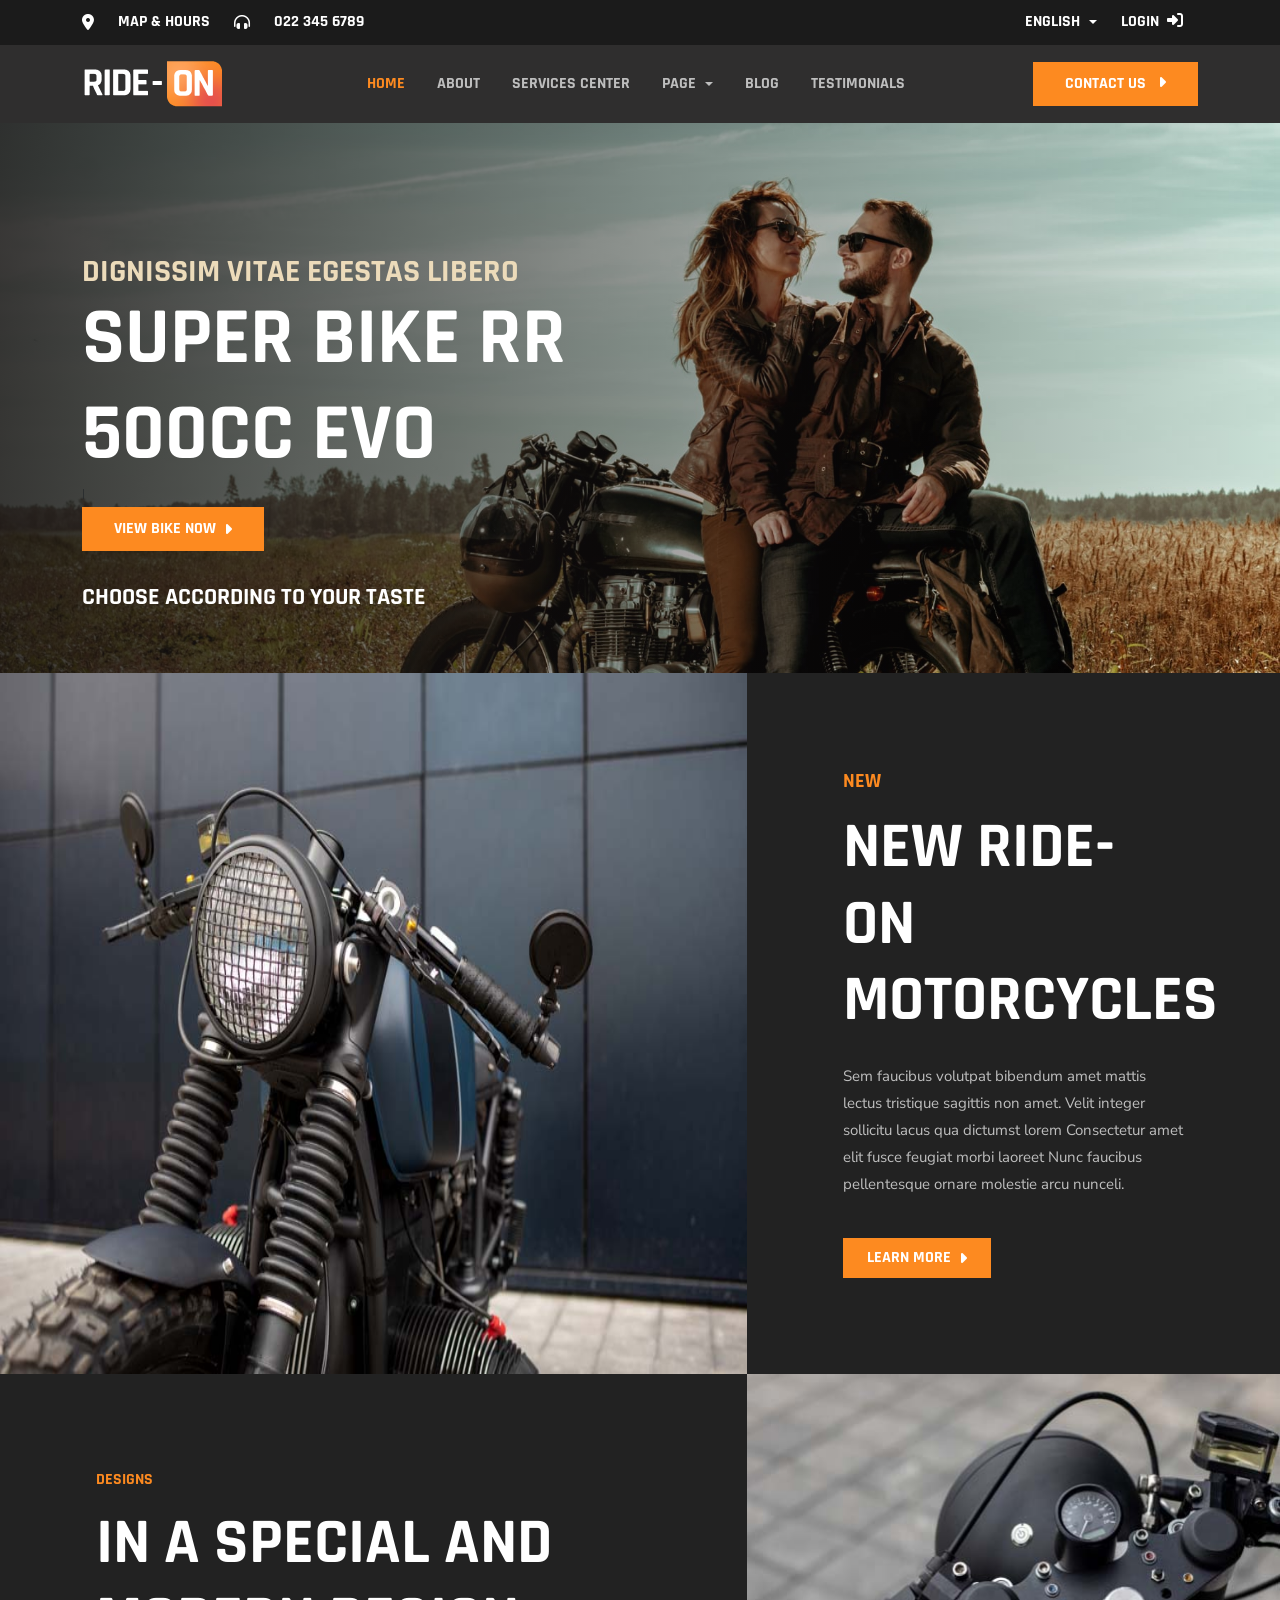
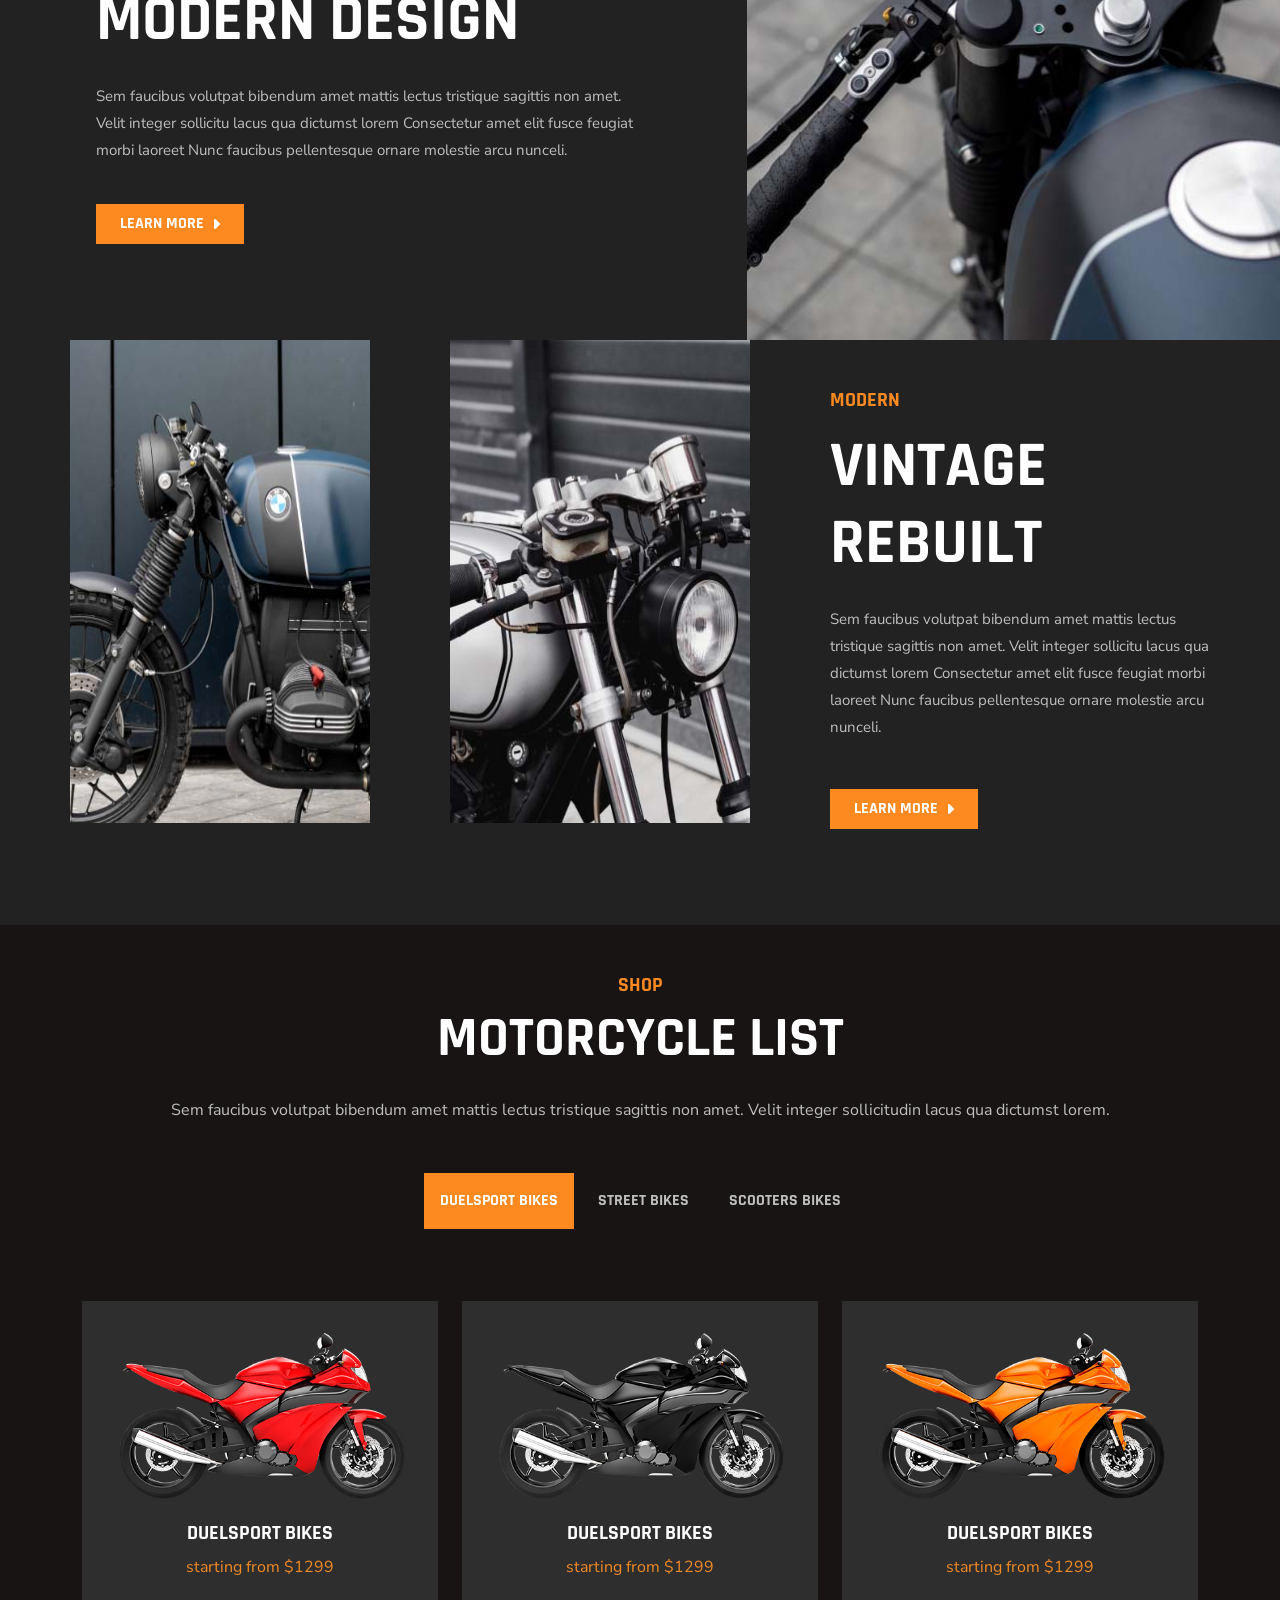
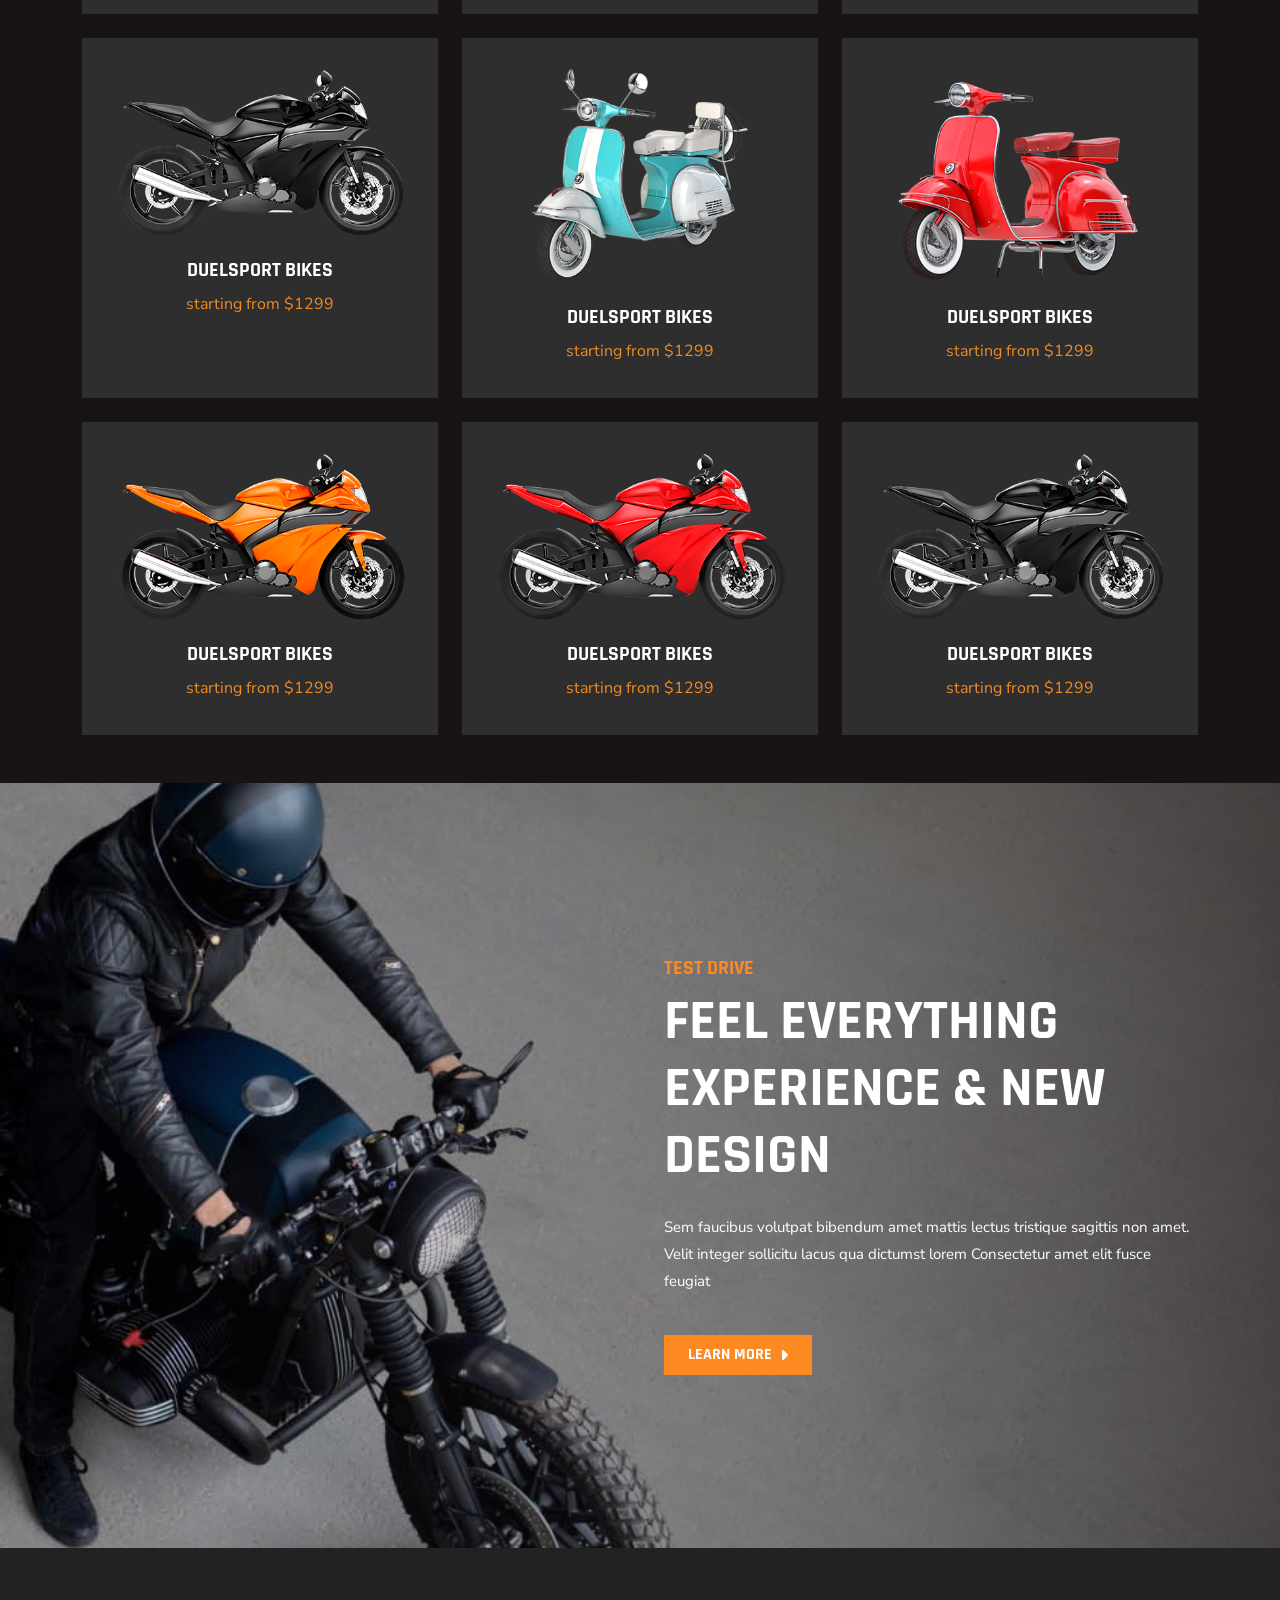
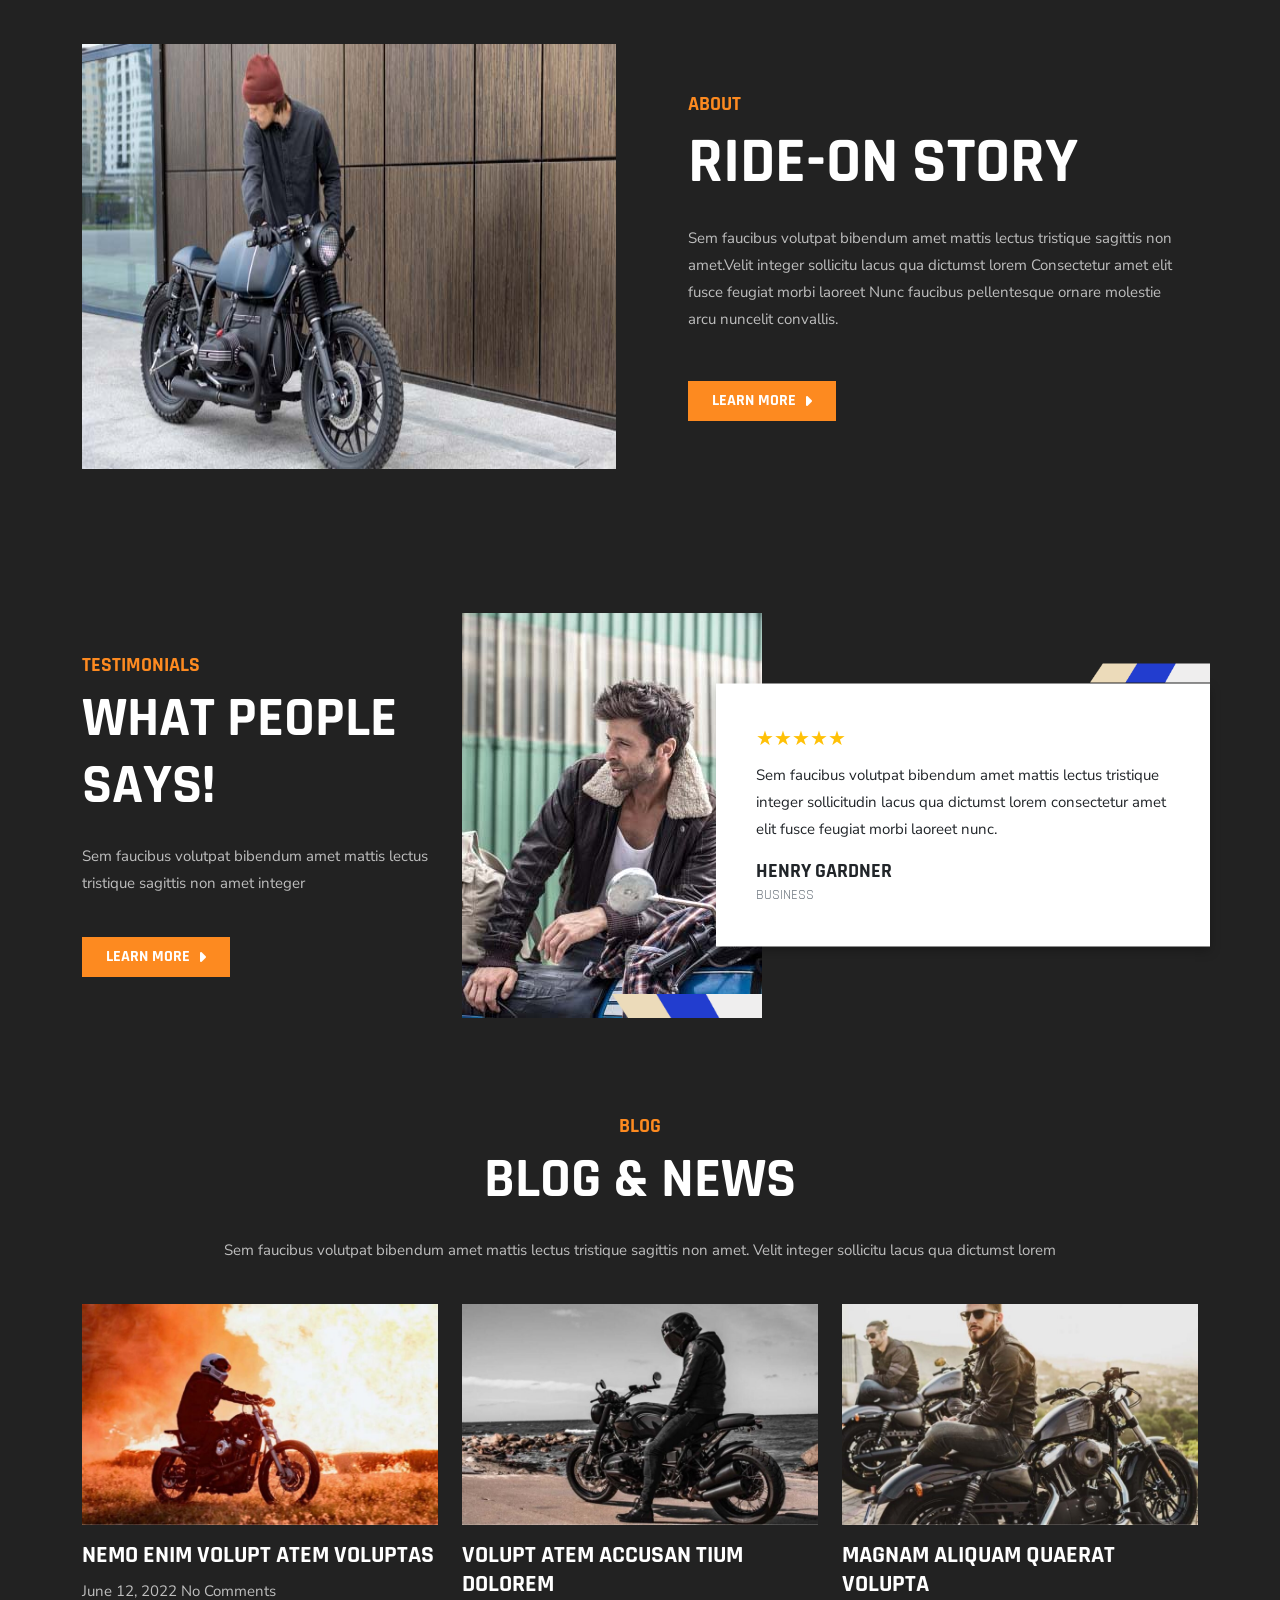
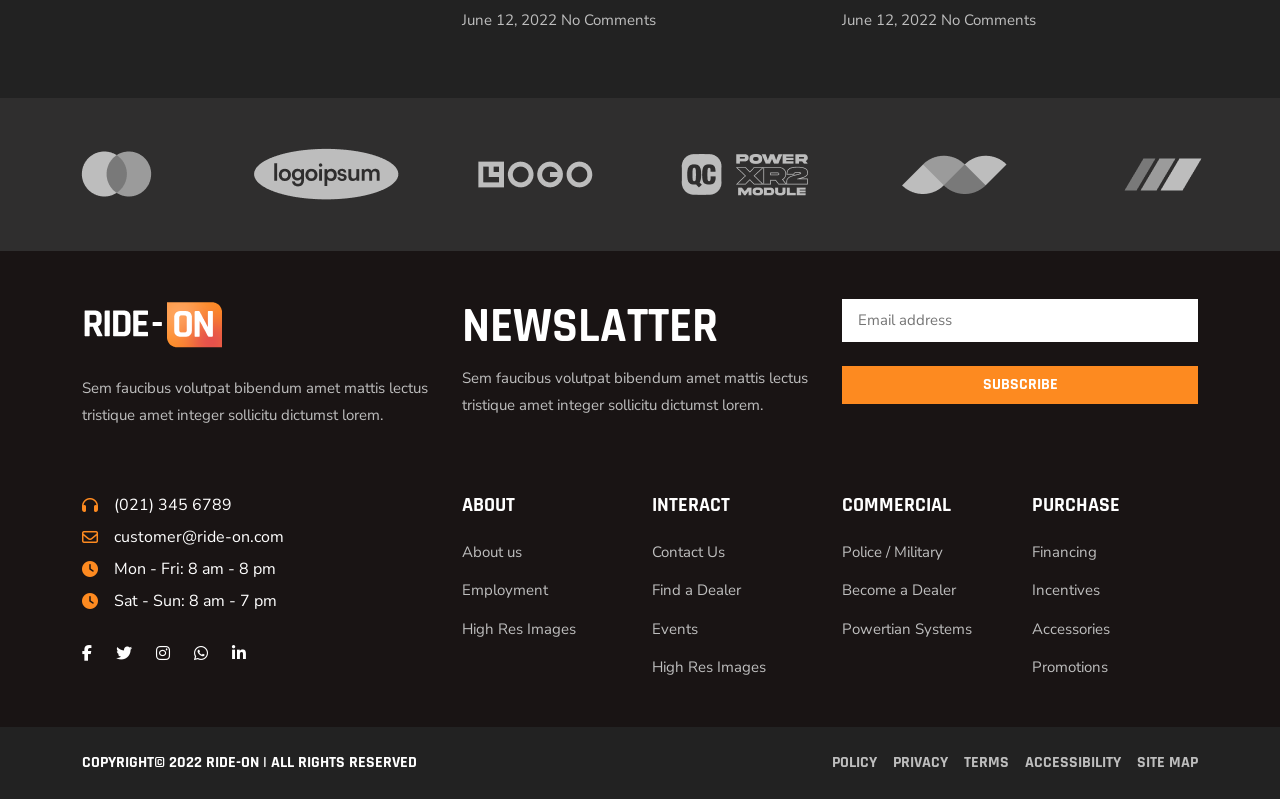
==== index.html @ c6044a8c "first commit" ====
<!DOCTYPE html>
<html lang="en">

<head>
  <meta charset="UTF-8" />
  <meta name="viewport" content="width=device-width, initial-scale=1.0" />
  <title>Motorcycle Dealership Website</title>

  <!-- Bootstrap CSS -->
  <link href="https://cdn.jsdelivr.net/npm/bootstrap@5.3.3/dist/css/bootstrap.min.css" rel="stylesheet" />

  <!-- Font Awesome -->
  <link rel="stylesheet" href="https://cdnjs.cloudflare.com/ajax/libs/font-awesome/6.5.0/css/all.min.css" />

  <!-- Google Font -->
  <link rel="preconnect" href="https://fonts.googleapis.com">
  <link rel="preconnect" href="https://fonts.gstatic.com" crossorigin>
  <link
    href="https://fonts.googleapis.com/css2?family=Nunito+Sans:ital,opsz,wght@0,6..12,200..1000;1,6..12,200..1000&family=Rajdhani:wght@300;400;500;600;700&display=swap"
    rel="stylesheet">

  <!-- Custom CSS -->
  <link rel="stylesheet" href="style.css" />
</head>

<body>
  <!-- ===== Top Info Bar ===== -->
  <div class="top-bar">
    <div class="container d-flex align-items-center justify-content-between flex-wrap py-2">
      <div class="d-flex align-items-center gap-4">
        <i aria-hidden="true" class="fas fa-map-marker-alt text-white fw-bold"></i>
        <p style="font-family: 'Rajdhani' , sans-serif;" class="fw-bold fs-6 text-white mb-0">MAP & HOURS</p>
        <i aria-hidden="true" class="fas fa-headphones-alt fw-bold text-white"></i>
        <p style="font-family: 'Rajdhani' , sans-serif;" class="fw-bold fs-6 text-white mb-0 ">022 345 6789</p>

      </div>

      <div class="d-flex align-items-center gap-4">
        <div class="dropdown">
          <a class="dropdown-toggle fs-6 fw-bold text-white" href="#" role="button" data-bs-toggle="dropdown"
            aria-expanded="false">
            ENGLISH
          </a>
          <ul class="dropdown-menu text-center">
            <li><a class="dropdown-item fs-6 fw-bold" href="#">Indonesia</a></li>
            <li><a class="dropdown-item fs-6 fw-bold" href="#">English</a></li>
          </ul>
        </div>
        <a class="fs-6 fw-bold text-white" href="#">
          LOGIN <i class="fa-solid fa-right-to-bracket fw-bold ms-1"></i>
        </a>
      </div>
    </div>
  </div>

  <!-- ===== Main Navbar ===== -->
  <nav class="navbar navbar-expand-lg main-navbar ">
    <div class="container">
      <a class="navbar-brand" href="index.html">
        <img src="Images/logo.png" alt="Ride-On Logo" />

      </a>
      <div class="offset-5 d-none d-md-block d-lg-none ">
        <button class="contact-btn ms-4 fs-6 fw-bold ">CONTACT US <i aria-hidden="true"
            class="fas fa-caret-right ms-2 "></i></button>
      </div>
     <button class="navbar-toggler" type="button" data-bs-toggle="collapse" data-bs-target="#navbarNav"
  aria-controls="navbarNav" aria-expanded="false" aria-label="Toggle navigation">
  
  <i class="fa-solid fa-bars open-icon"></i>
  <i class="fa-solid fa-xmark close-icon"></i>
</button>

      <div class="collapse navbar-collapse" id="navbarNav">
        <ul class="navbar-nav ms-auto me-auto">
          <li class="nav-item">
            <a class="nav-link active" href="index.html">HOME</a>
          </li>
          <li class="nav-item">
            <a class="nav-link " href="about.html">ABOUT</a>
          </li>
          <li class="nav-item">
            <a class="nav-link" href="servicecenter.html">SERVICES CENTER</a>
          </li>
          <li class="nav-item dropdown">
            <a class="nav-link dropdown-toggle" href="#" role="button" data-bs-toggle="dropdown" aria-expanded="false">
              PAGE
            </a>
            <ul class="dropdown-menu">
              <li><a class="dropdown-item fs-6 fw-bold" href="motorcylelist.html">MOTORCYCLE LIST</a></li>
              <li><a class="dropdown-item fs-6 fw-bold" href="#">MOTORCYCLE DETAIL</a></li>

            </ul>
          </li>
          <li class="nav-item">
            <a class="nav-link" href="blog.html">BLOG</a>
          </li>
          
          <li class="nav-item">
            <a class="nav-link" href="testimonial.html">TESTIMONIALS</a>
          </li>
        </ul>

        <button class="contact-btn fs-6 fw-bold d-none d-sm-none d-md-none d-lg-block d-flex align-items-center">CONTACT
          US
          <i aria-hidden="true" class="fas fa-caret-right ms-2"></i></button>
      </div>
    </div>
  </nav>

  <!-- Main Home -->
  <section id="home">
    <div class="home-img ">
      <div class="overlay"></div>
      <div class="container">
        <div class="row">
          <div class="col-12 col-sm-6 col-md-6 home">
            <div class="home-content">
              <h4 class="fw-bold text-uppercase mb-0">Dignissim vitae egestas libero</h4>
              <h1 class="display-1 text-white fw-bold text-uppercase mb-0">SUPER Bike RR 500CC EVO</h1>
              |<button class="contact-btn shop fs-6 fw-bold mb-0 d-flex align-items-center">VIEW BIKE NOW <i
                  aria-hidden="true" class="fas fa-caret-right ms-2"></i> </button>
              <h5 class="text-uppercase text-white fs-4 fw-bold mt-2 pt-4 mb-0">Choose according to your taste</h5>
            </div>
          </div>
        </div>

      </div>
    </div>
  </section>

  <!-- Home First -->
  <section>
    <div class="container-fluid px-0">
      <div class="row g-0 ">

        <!-- Left Image -->
        <div class="col-12 col-sm-12 col-md-7">
          <img src="Images/bike-1.jpg" class="img-fluid w-100 h-100 " alt="New Ride-on Motorcycle">
        </div>

        <!-- Right Content -->
        <div class="col-12 col-sm-12 col-md-5" style="background-color: #222222;">
          <div class=" p-5 px-4 px-md-5 px-lg-5 m-xl-5 text-sm-start">
            <h6 class="fw-bold text-uppercase mb-3 fs-5" style="color:#FD8A20;">NEW</h6>

            <!-- Heading: display-4 on lg+, smaller on md/sm -->
            <h2 class="fw-bold text-white text-uppercase display-3 ">
              New ride-on motorcycles
            </h2>

            <!-- Paragraph: text smaller on small screens -->
            <p class="fw-normal mt-4 ">
              Sem faucibus volutpat bibendum amet mattis lectus tristique sagittis non amet. Velit integer sollicitu
              lacus qua dictumst lorem Consectetur amet elit fusce feugiat morbi laoreet Nunc faucibus pellentesque
              ornare molestie arcu nunceli.
            </p>

            <!-- Button -->
            <a href="#"><button
                class="btn shop fs-6 fw-bold mt-4 d-inline-flex align-items-center text-white px-4 py-2 rounded-0"
                style="background-color:#FD8A20; border:none;">
                LEARN MORE <i aria-hidden="true" class="fas fa-caret-right ms-2"></i>
              </button></a>

          </div>
        </div>

      </div>
    </div>
  </section>

  <!-- Home Second -->
  <section style="background-color: #222222;">
    <div class="container-fluid px-0">
      <div class="row g-0 ">
        <!-- Left Text Content -->
        <div class="col-12 col-sm-12 col-md-7 " style="background-color: #222222;">
          <div class="p-5 px-4 px-md-5 px-lg-5 m-xl-5 text-sm-start">
            <h6 class="fs-6 fw-bold mb-3" style="color:#FD8A20;">DESIGNS</h6>

            <!-- Responsive Heading -->
            <h2 class="fw-bold text-white text-uppercase display-3 ">
              in a special and modern design
            </h2>

            <!-- Paragraph -->
            <p class="fw-normal mt-4 ">
              Sem faucibus volutpat bibendum amet mattis lectus tristique sagittis non amet. Velit integer sollicitu
              lacus qua dictumst lorem Consectetur amet elit fusce feugiat morbi laoreet Nunc faucibus pellentesque
              ornare molestie arcu nunceli.
            </p>

            <!-- Button -->
            <a href="#"><button
                class="btn shop fs-6 fw-bold mt-4 d-inline-flex align-items-center text-white px-4 py-2 rounded-0"
                style="background-color:#FD8A20; border:none; ">
                LEARN MORE <i aria-hidden="true" class="fas fa-caret-right ms-2"></i>
              </button></a>
          </div>
        </div>

        <!-- Right Image -->
        <div class="col-12 col-sm-12 col-md-5 p-0">
          <img src="Images/bike-2.jpg" class="img-fluid w-100 h-100 " alt="Modern Design">
        </div>

      </div>
    </div>
  </section>

  <!-- Home Third -->
  <section id="home-third" style="background-color: #222222;" class="pb-5 ">
    <div class="container px-0">
      <div class="row d-flex g-0">
        <div class="col-12 col-sm-6 col-md-4 col-lg-4  ps-0 pe-0 ">
          <img class="img-fluid " src="Images/bike-3.jpg" alt="">
        </div>
        <div class="col-12 col-sm-6 col-md-4 col-lg-4 ">
          <img class="img-fluid " src="Images/bike-4.jpg" alt="">
        </div>
        <div class="col-12 col-sm-12 col-md-4 col-lg-4  ">
          <div class="py-5 content ">
            <h6 class="fs-5 fw-bold mb-3" style="color:#FD8A20;">MODERN</h6>

            <!-- Responsive Heading -->
            <h2 class="fw-bold text-white text-uppercase display-3 m-0 ">
              vintage rebuilt
            </h2>

            <!-- Paragraph -->
            <p class="fw-normal mt-4 mb-0 ">
              Sem faucibus volutpat bibendum amet mattis lectus tristique sagittis non amet. Velit integer sollicitu
              lacus qua dictumst lorem Consectetur amet elit fusce feugiat morbi laoreet Nunc faucibus pellentesque
              ornare molestie arcu nunceli.

            </p>

            <!-- Button -->
            <a href="#"><button
                class="btn shop fs-6 fw-bold mt-5 d-inline-flex align-items-center text-white px-4 py-2 rounded-0"
                style="background-color:#FD8A20; border:none;  ">
                LEARN MORE <i aria-hidden="true" class="fas fa-caret-right ms-2"></i>
              </button></a>
          </div>
        </div>
      </div>
    </div>
  </section>

  <!-- Shop -->
  <section id="shop" style="background-color: #191414;" class="py-5">
    <div class="container">

      <!-- Header Section -->
      <div class="row text-center">
        <div class="col-12">
          <h6 class="fs-5 fw-bold text-uppercase" style="color: #FD8A20;">SHOP</h6>
          <h2 class="display-4 fw-bold text-uppercase text-white">Motorcycle List</h2>
          <p class="fs-6 mt-4" style="color: #BEBEBE; font-family: 'Nunito Sans', sans-serif;">
            Sem faucibus volutpat bibendum amet mattis lectus tristique sagittis non amet. Velit integer sollicitudin
            lacus qua dictumst lorem.
          </p>

          <!-- Responsive Buttons -->
          <div class="d-flex flex-column flex-md-row align-items-center justify-content-center gap-2 mt-5">
            <a href="#"><button class="btn shop fs-6 fw-bold text-white px-3 py-3 w-md-auto rounded-0 "
                style="background-color:#FD8A20; border:none;">
                DUELSPORT BIKES
              </button></a>
            <a href="#"><button class="btn shop fs-6 fw-bold px-3 py-3 w-md-auto rounded-0 "
                style="background-color:transparent; color:#BEBEBE; border:none;">
                STREET BIKES
              </button></a>
            <a href="#"><button class="btn shop fs-6 fw-bold px-3 py-3 w-md-auto rounded-0 "
                style="background-color:transparent; color:#BEBEBE; border:none;">
                SCOOTERS BIKES
              </button></a>
          </div>
        </div>
      </div>

      <!-- Motorcycle Grid -->
      <div class="row mt-5 gy-4">

        <!-- Card 1 -->
        <div class="col-12 col-sm-12 col-md-4">
          <div class="text-center p-3 h-100" style="background-color:#2F2E2E;">
            <img src="Images/bike-red.png" class="img-fluid" alt="">
            <h2 class="fw-bold fs-5 text-white mt-2">DUELSPORT BIKES</h2>
            <p class="fs-6" style="color:#F08A24; font-family:'Nunito Sans', sans-serif;">starting from $1299</p>
          </div>
        </div>

        <!-- Card 2 -->
        <div class="col-12 col-sm-12 col-md-4">
          <div class="text-center p-3 h-100" style="background-color:#2F2E2E;">
            <img src="Images/bike-black.png" class="img-fluid" alt="">
            <h2 class="fw-bold fs-5 text-white mt-2">DUELSPORT BIKES</h2>
            <p class="fs-6" style="color:#F08A24; font-family:'Nunito Sans', sans-serif;">starting from $1299</p>
          </div>
        </div>

        <!-- Card 3 -->
        <div class="col-12 col-sm-12 col-md-4">
          <div class="text-center p-3 h-100" style="background-color:#2F2E2E;">
            <img src="Images/bike-orange.png" class="img-fluid" alt="">
            <h2 class="fw-bold fs-5 text-white mt-2">DUELSPORT BIKES</h2>
            <p class="fs-6" style="color:#F08A24; font-family:'Nunito Sans', sans-serif;">starting from $1299</p>
          </div>
        </div>

        <!-- Card 4 -->
        <div class="col-12 col-sm-12 col-md-4">
          <div class="text-center p-3 h-100" style="background-color:#2F2E2E;">
            <img src="Images/bike-black.png" class="img-fluid" alt="">
            <h2 class="fw-bold fs-5 text-white mt-2">DUELSPORT BIKES</h2>
            <p class="fs-6" style="color:#F08A24; font-family:'Nunito Sans', sans-serif;">starting from $1299</p>
          </div>
        </div>

        <!-- Card 5 -->
        <div class="col-12 col-sm-12 col-md-4">
          <div class="text-center p-3 h-100" style="background-color:#2F2E2E;">
            <img src="Images/vespa-blue.png" class="img-fluid" alt="">
            <h2 class="fw-bold fs-5 text-white mt-2">DUELSPORT BIKES</h2>
            <p class="fs-6" style="color:#F08A24; font-family:'Nunito Sans', sans-serif;">starting from $1299</p>
          </div>
        </div>

        <!-- Card 6 -->
        <div class="col-12 col-sm-12 col-md-4">
          <div class="text-center p-3 h-100" style="background-color:#2F2E2E;">
            <img src="Images/vespa-red.png" class="img-fluid" alt="">
            <h2 class="fw-bold fs-5 text-white mt-2">DUELSPORT BIKES</h2>
            <p class="fs-6" style="color:#F08A24; font-family:'Nunito Sans', sans-serif;">starting from $1299</p>
          </div>
        </div>

        <!-- Card 7 -->
        <div class="col-12 col-sm-12 col-md-4">
          <div class="text-center p-3 h-100" style="background-color:#2F2E2E;">
            <img src="Images/bike-orange.png" class="img-fluid" alt="">
            <h2 class="fw-bold fs-5 text-white mt-2">DUELSPORT BIKES</h2>
            <p class="fs-6" style="color:#F08A24; font-family:'Nunito Sans', sans-serif;">starting from $1299</p>
          </div>
        </div>

        <!-- Card 8 -->
        <div class="col-12 col-sm-12 col-md-4">
          <div class="text-center p-3 h-100" style="background-color:#2F2E2E;">
            <img src="Images/bike-red.png" class="img-fluid" alt="">
            <h2 class="fw-bold fs-5 text-white mt-2">DUELSPORT BIKES</h2>
            <p class="fs-6" style="color:#F08A24; font-family:'Nunito Sans', sans-serif;">starting from $1299</p>
          </div>
        </div>

        <!-- Card 9 -->
        <div class="col-12 col-sm-12 col-md-4">
          <div class="text-center p-3 h-100" style="background-color:#2F2E2E;">
            <img src="Images/bike-black.png" class="img-fluid" alt="">
            <h2 class="fw-bold fs-5 text-white mt-2">DUELSPORT BIKES</h2>
            <p class="fs-6" style="color:#F08A24; font-family:'Nunito Sans', sans-serif;">starting from $1299</p>
          </div>
        </div>

      </div>
    </div>
  </section>

  <!-- Test Drive -->
  <section id="test-drive" class="position-relative overflow-hidden">
    <!-- Full Background Image -->
    <img src="Images/bike-5.jpg" class="position-absolute img-fluid top-0 start-0 w-100 h-100 object-fit-cover "
      alt="Bike">

    <!-- <img style="left: 85%; " class="position-absolute img-fluid z-1" src="Images/shape-2.png " alt=""> -->

    <!-- Dark Overlay covering full section -->
    <div class="position-absolute top-0 start-0 w-100 h-100"
      style="background-image: linear-gradient(90deg, #19141400 0%, #191414B8 100%);"></div>

    <!-- Right Side Text Content -->
    <div class="container h-100 d-flex align-items-center justify-content-end">
      <div class="row w-100 justify-content-end">
        <div class="col-12 col-sm-6  col-md-6 col-lg-6 offset-6 text-white text-md-start text-sm-start test-drive"
          style="z-index: 2;">
          <h6 class="fw-bold text-uppercase fs-5" style="color: #FD8A20;">TEST DRIVE</h6>
          <h1 class="fw-bold text-uppercase display-4 ">FEEL EVERYTHING EXPERIENCE & NEW DESIGN
          </h1>
          <p class="mt-4 text-white fw-normal">
            Sem faucibus volutpat bibendum amet mattis lectus tristique sagittis non amet. Velit integer sollicitu lacus
            qua dictumst lorem Consectetur amet elit fusce feugiat
          </p>
          <a href="#"><button
              class="btn shop fs-6 fw-bold mt-4 d-inline-flex align-items-center text-white px-4 py-2 rounded-0"
              style="background-color:#FD8A20; border:none;  ">
              LEARN MORE <i aria-hidden="true" class="fas fa-caret-right ms-2"></i>
            </button></a>
        </div>
      </div>
    </div>
  </section>

  <!-- About -->
  <section id="about" style="background-color: #222222;" class="py-5">
    <div class="container ">
      <div class="row d-flex g-5 py-5">
        <div class="col-12 col-sm-12 col-md-6 col-lg-6 ">
          <img src="Images/bike-6.jpg" class="img-fluid w-100 h-100 " alt="">
        </div>
        <div class="col-12 col-sm-12 col-md-6 col-lg-6 p-xl-5 ">
          <h6 style="color: #FD8A20;" class="fw-bold text-uppercase fs-5">ABOUT</h6>
          <h2 class="text-white text-uppercase display-3 fw-bold mt-2">ride-on story</h2>
          <p class="fw-normal mt-4 mb-0">
            Sem faucibus volutpat bibendum amet mattis lectus tristique sagittis non amet.Velit integer sollicitu lacus
            qua dictumst lorem Consectetur amet elit fusce feugiat morbi laoreet Nunc faucibus pellentesque ornare
            molestie arcu nuncelit convallis.</p>
          <a href="#"><button
              class="btn shop fs-6 fw-bold mt-5 d-inline-flex align-items-center text-white px-4 py-2 rounded-0"
              style="background-color:#FD8A20; border:none;  ">
              LEARN MORE <i aria-hidden="true" class="fas fa-caret-right ms-2"></i>
            </button></a>
        </div>
      </div>
    </div>
  </section>

  <!-- TESTIMONIAL SECTION -->
  <section id="testimonial" style="background-color: #222222;" class="testimonial-section py-5">
    <div class="container">
      <div class="row align-items-center">
        <!-- LEFT TEXT -->
        <div class="col-lg-4 text-white mb-5 mb-lg-0">
          <h6 style="color: #FD8A20;" class="fs-5 fw-bold">TESTIMONIALS</h6>
          <h1 class="fw-bold display-4 text-white">WHAT PEOPLE SAYS!</h1>
          <p class="mt-4 fw-normal">
            Sem faucibus volutpat bibendum amet mattis lectus tristique sagittis non amet integer
          </p>
          <a href="#"><button
              class="btn shop fs-6 fw-bold mt-4 d-inline-flex align-items-center text-white px-4 py-2 rounded-0"
              style="background-color:#FD8A20; border:none;  ">
              LEARN MORE <i aria-hidden="true" class="fas fa-caret-right ms-2"></i>
            </button></a>
        </div>

        <!-- RIGHT IMAGE + CARD -->
        <div class="col-lg-8 position-relative">
          <!-- IMAGE FRONT -->
          <div class="testimonial-img">
            <img src="Images/bike-7.jpg" class="img-fluid" alt="Bike" />
            <img src="Images/shape-4.png" class="shape-bottom" alt="Shape" />
          </div>

          <!-- WHITE CARD -->
          <div class="testimonial-card ">
            <img src="Images/shape-3.png" class="shape-top" alt="Shape" />
            <div class="mb-2 text-warning fs-5">★★★★★</div>
            <p class="text-dark mb-3">
              Sem faucibus volutpat bibendum amet mattis lectus tristique integer
              sollicitudin lacus qua dictumst lorem consectetur amet elit fusce
              feugiat morbi laoreet nunc.
            </p>
            <h5 class="fw-bold text-dark mb-0">HENRY GARDNER</h5>
            <small class="text-secondary">BUSINESS</small>
          </div>
        </div>
      </div>
    </div>
  </section>

  <!-- Blog -->
  <section id="blog" style="background-color: #222222;" class="py-5">
    <div class="container">
      <div class="row">
        <div class="col-12 text-center">
          <h6 style="color: #FD8A20;" class="fw-bold text-uppercase fs-5">BLOG</h6>
          <h2 class="text-white display-4 fw-bold text-uppercase mb-0 ">blog & news</h2>
          <p style="color: #BEBEBE" class="fw-normal mt-4">
            Sem faucibus volutpat bibendum amet mattis lectus tristique sagittis non amet. Velit integer sollicitu lacus qua dictumst lorem</p>
        </div>
      </div>
      <!-- row 2 -->
      <div class="row d-flex mt-4 ">
        <div class="col-12 col-sm-12 col-md-4 col-lg-4">
          <img class="img-fluid" src="Images/blog-01.jpg" alt="">
          <h1 class="text-uppercase fs-4 text-white fw-bold mt-3">
            Nemo enim volupt atem voluptas</h1>
          <p class="fw-normal">June 12, 2022 No Comments</p>
        </div>
        <div class="col-12 col-sm-12 col-md-4 col-lg-4">
          <img class="img-fluid" src="Images/blog-02.jpg" alt="">
          <h1 class="text-uppercase fs-4 text-white fw-bold mt-3">
            Volupt atem accusan tium dolorem</h1>
          <p class="fw-normal">June 12, 2022 No Comments</p>

        </div>
        <div class="col-12 col-sm-12 col-md-4 col-lg-4">
          <img class="img-fluid" src="Images/blog-03.jpg" alt="">
          <h1 class="text-uppercase fs-4 text-white fw-bold mt-3">
            Magnam aliquam quaerat volupta</h1>
          <p class="fw-normal">June 12, 2022 No Comments</p>
        </div>
      </div>
  </section>

  <!-- ===== BRAND LOGOS SECTION ===== -->
  <section id="brand" style="background-color: #2F2E2E; " class="d-flex align-items-center py-5">
    <div class="container-fluid ">
      <div class="row text-center justify-content-center align-items-center w-100 m-0">
        <div class=" col-6 col-sm-2  col-md-2">
          <img src="Images/brand-01.png" alt="Brand 1" class="img-fluid ">
        </div>
        <div class="col-6 col-sm-2 col-md-2">
          <img src="Images/brand-02.png" alt="Brand 2" class="img-fluid ">
        </div>
        <div class=" col-6 col-sm-2 col-md-2">
          <img src="Images/brand-03.png" alt="Brand 3" class="img-fluid ">
        </div>
        <div class=" col-6 col-sm-2 col-md-2">
          <img src="Images/brand-04.png" alt="Brand 4" class="img-fluid">
        </div>
        <div class=" col-6 col-sm-2 col-md-2">
          <img src="Images/brand-05.png" alt="Brand 5" class="img-fluid ">
        </div>
        <div class=" col-6 col-sm-2 col-md-2">
          <img src="Images/brand-06.png" alt="Brand 6" class="img-fluid  ">
        </div>
      </div>
    </div>
  </section>

  <!-- Footer -->
  <section id="footer" class="pt-5" style="background-color: #191414;">
    <div class="container">
      <!-- Row 1 -->
      <div class="row gy-4">
        <div class="col-lg-4 col-md-6 col-12 text-center text-md-start">
          <img class="img-fluid" src="Images/logo.png" alt="">
          <p class="mt-4 fw-normal">
            Sem faucibus volutpat bibendum amet mattis lectus tristique amet integer sollicitu dictumst lorem.
          </p>
        </div>

        <div class="col-lg-4 col-md-6 col-12 text-center text-md-start">
          <h1 class="text-white display-5 fw-bold text-uppercase m-0">newslatter</h1>
          <p class="mt-2 fw-normal">
            Sem faucibus volutpat bibendum amet mattis lectus tristique amet integer sollicitu dictumst lorem.
          </p>
        </div>
        <div class="col-lg-4 col-md-12 col-12 d-flex flex-column align-items-center align-items-md-start">
          <input class="ps-3 pe-5 py-2 text-start w-100" type="email" placeholder="Email address">
          <button style="background-color: #FD8A20;"
            class="btn mt-4 btn-md text-white fs-6 text-uppercase fw-bold rounded-0 w-100">
            subscribe
          </button>
        </div>
      </div>

      <!-- Row 2 -->
      <div class="row py-5 gy-4">
        <!-- Contact Info -->
        <div class="col-lg-4 col-md-6 col-12 d-flex flex-column align-items-md-start">
          <div class="d-flex align-items-center mb-2">
            <i class="fa-solid fa-headphones"></i>
            <span class="fw-normal ms-3 fs-6 text-white">(021) 345 6789</span>
          </div>
          <div class="d-flex align-items-center mb-2">
            <i class="fa-regular fa-envelope"></i>
            <span class="fw-normal ms-3 fs-6 text-white">customer@ride-on.com</span>
          </div>
          <div class="d-flex align-items-center mb-2">
            <i class="fa-solid fa-clock"></i>
            <span class="fw-normal ms-3 fs-6 text-white">Mon - Fri: 8 am - 8 pm</span>
          </div>
          <div class="d-flex align-items-center mb-3">
            <i class="fa-solid fa-clock"></i>
            <span class="fw-normal ms-3 fs-6 text-white">Sat - Sun: 8 am - 7 pm</span>
          </div>
          <div class="d-flex justify-content-md-start mt-3">
            <i class="fa-brands fa-facebook-f text-white me-4"></i>
            <i class="fa-brands fa-twitter text-white me-4"></i>
            <i class="fa-brands fa-instagram text-white me-4"></i>
            <i class="fa-brands fa-whatsapp text-white me-4"></i>
            <i class="fa-brands fa-linkedin-in text-white"></i>
          </div>
        </div>
        <!-- About -->

        <div class="col-lg-2 col-md-3 col-6 d-flex flex-column text-md-start">
          <h2 class="text-uppercase text-white fs-5 fw-bold m-0">About</h2>
          <ul class="navbar-nav text-start mt-2">
            <li class="nav-item"><a class="nav-link m-0 p-0 mt-3 fw-normal links" href="#">About us</a></li>
            <li class="nav-item"><a class="nav-link m-0 p-0 mt-3 fw-normal links" href="#">Employment</a></li>
            <li class="nav-item"><a class="nav-link m-0 p-0 mt-3 fw-normal links" href="#">High Res Images</a></li>
          </ul>
        </div>

        <!-- Interact -->
        <div class="col-lg-2 col-md-3 col-6 d-flex flex-column text-md-start">
          <h2 class="text-uppercase text-white fs-5 fw-bold m-0">Interact</h2>
          <ul class="navbar-nav text-start mt-2">
            <li class="nav-item"><a class="nav-link m-0 p-0 mt-3 fw-normal links" href="#">Contact Us</a></li>
            <li class="nav-item"><a class="nav-link m-0 p-0 mt-3 fw-normal links" href="#">Find a Dealer</a></li>
            <li class="nav-item"><a class="nav-link m-0 p-0 mt-3 fw-normal links" href="#">Events</a></li>
            <li class="nav-item"><a class="nav-link m-0 p-0 mt-3 fw-normal links" href="#">High Res Images</a></li>
          </ul>
        </div>

        <!-- Commercial -->
        <div class="col-lg-2 col-md-3 col-6 d-flex flex-column text-md-start">
          <h2 class="text-uppercase text-white fs-5 fw-bold m-0">Commercial</h2>
          <ul class="navbar-nav text-start mt-2">
            <li class="nav-item"><a class="nav-link m-0 p-0 mt-3 fw-normal links" href="#">Police / Military</a></li>
            <li class="nav-item"><a class="nav-link m-0 p-0 mt-3 fw-normal links" href="#">Become a Dealer</a></li>
            <li class="nav-item"><a class="nav-link m-0 p-0 mt-3 fw-normal links" href="#">Powertian Systems</a></li>
          </ul>
        </div>

        <!-- Purchase -->
        <div class="col-lg-2 col-md-3 col-6 d-flex flex-column text-md-start">
          <h2 class="text-uppercase text-white fs-5 fw-bold m-0">Purchase</h2>
          <ul class="navbar-nav text-start mt-2">
            <li class="nav-item"><a class="nav-link m-0 p-0 mt-3 fw-normal links" href="#">Financing</a></li>
            <li class="nav-item"><a class="nav-link m-0 p-0 mt-3 fw-normal links" href="#">Incentives</a></li>
            <li class="nav-item"><a class="nav-link m-0 p-0 mt-3 fw-normal links" href="#">Accessories</a></li>
            <li class="nav-item"><a class="nav-link m-0 p-0 mt-3 fw-normal links" href="#">Promotions</a></li>
          </ul>
        </div>
      </div>




    </div>
  </section>

  <!-- Footer Bottom -->
  <section id="footer" class="py-4 d-flex justify-content-center text-white" style="background-color:#222222;">
    <div class="container">
      <div class="row justify-content-center align-items-center">
        <!-- Left Column -->
        <div class="col-md-5 text-md-start text-center">
          <h1 class="text-white text-uppercase fs-6 fw-bold mb-0">
            Copyright© 2022 Ride-ON | ALL RIGHTS RESERVED
          </h1>
        </div>

        <!-- Right Column (hidden on small screens) -->
        <div class="col-md-5 offset-md-2 d-none d-md-block">
          <ul class="navbar-nav d-flex flex-row justify-content-md-end">
            <li class="nav-item"><a class="nav-link m-0 p-0 fw-bold text-white" href="#">POLICY</a></li>
            <li class="nav-item"><a class="nav-link m-0 p-0 ms-3 fw-bold text-white" href="#">PRIVACY</a></li>
            <li class="nav-item"><a class="nav-link m-0 p-0 ms-3 fw-bold text-white" href="#">TERMS</a></li>
            <li class="nav-item"><a class="nav-link m-0 p-0 ms-3 fw-bold text-white" href="#">ACCESSIBILITY</a></li>
            <li class="nav-item"><a class="nav-link m-0 p-0 ms-3 fw-bold text-white" href="#">SITE MAP</a></li>
          </ul>
        </div>
      </div>
    </div>
  </section>



  <script src="script.js"></script>

  <!-- Bootstrap JS -->
  <script src="https://cdn.jsdelivr.net/npm/bootstrap@5.3.2/dist/js/bootstrap.bundle.min.js"></script>

</body>

</html>
---- style.css ----
/* ===== RESET ===== */
* {
  margin: 0;
  padding: 0;
  box-sizing: border-box;
  border: none;
  outline: none;
  box-shadow: none;
}

html,
body {
  font-family: "Rajdhani", sans-serif;
  overflow-x: hidden;
}

p,
input {
  font-family: "Nunito Sans", sans-serif;
  font-size: 15px;
  color: #BEBEBE;
  line-height: 1.8;
}

.overlay {
  position: absolute;
  top: 0;
  left: 0;
  width: 100%;
  height: 100%;
  opacity: 1;
  background-image: linear-gradient(90deg, #191414D4 0%, #F2295B00 100%);
  background-color: transparent;
}




/* ===== TOP BAR ===== */
.top-bar {
  background-color: #1b1b1b;
}

.top-bar .container>div:last-child {
  margin-right: 15px;
}

.top-bar a {
  color: #fff;
  text-decoration: none;
}

/* Right side ENGLISH + LOGIN same hover as .top-bar a:hover */
.top-bar .dropdown-toggle:hover,
.top-bar>.container>div:last-child a:hover {
  color: #fd8a20 !important;
  /* same as your .top-bar a:hover */
}


/* ===== TOP BAR DROPDOWN (LANGUAGE MENU) ===== */
.top-bar .dropdown-menu {
  background-color: #191414;
  min-width: 120px;
  padding: 0;
}

.top-bar .dropdown-item {
  color: #bebebe !important;
  text-transform: uppercase;
  padding: 10px 15px;
}

/* Dropdown items hover — ONLY text color change, NO background */
.top-bar .dropdown-item:hover {
  background-color: transparent !important;
  color: #ff6600 !important;
  /* same hover color you use */
}


.top-bar .dropdown-toggle {
  text-decoration: none;
}

.top-bar .dropdown-toggle::after {
  margin-left: 5px;
  vertical-align: middle;
}

/* ===== MAIN NAVBAR ===== */
.main-navbar {
  background-color: #2f2e2e;
}

/* ===== HAMBURGER OPEN / CLOSE ICON ===== */
.navbar-toggler {
  border: none;
  position: relative;
}

.navbar-toggler:focus {
  box-shadow: none;
}

.navbar-toggler i {
  font-size: 28px;
  color: #fff;
  transition: 0.3s ease;
}

/* Close icon hidden by default */
.navbar-toggler .close-icon {
  display: none;
}

/* Navbar open state */
.navbar-toggler[aria-expanded="true"] .open-icon {
  display: none;
}

.navbar-toggler[aria-expanded="true"] .close-icon {
  display: inline-block;
}


.navbar-nav .nav-link {
  color: #bebebe !important;
  font-weight: 700;
  font-size: 16px;
  margin: 0 8px;
  transition: color 0.3s ease;
}

.navbar-nav .nav-link:hover,
.navbar-nav .nav-link.active {
  color: #fd8a20 !important;
}

/* ===== MAIN NAVBAR DROPDOWN (PAGE MENU) ===== */
.main-navbar .dropdown-menu {
  background-color: #191414;
  border: none;
  border-radius: 0;
  margin-top: 0.5rem;
  min-width: 180px;
  /* padding: 0; */
}

.main-navbar .dropdown-item {
  color: #bebebe !important;
  text-transform: uppercase;
  letter-spacing: 0.5px;
  padding: 10px 18px;
  background-color: transparent;
  transition: all 0.3s ease;
}

.main-navbar .dropdown-item:hover {
  color: #ff6600 !important;
}

.main-navbar .nav-link.dropdown-toggle::after {
  margin-left: 5px;
  vertical-align: middle;
}

/* ===== CONTACT BUTTON ===== */
.contact-btn {
  background-color: #FD8A20;
  color: #fff;
  padding: 10px 32px;
  transition: 0.3s;
}

.contact-btn:hover {
  background-color: #e67b1c;
}

/* HOME */
.home {
  position: relative;
  margin-top: 130px;

}

.home-img {
  background-image: url(Images/home-hero.jpg);
  background-position: top center;
  background-repeat: no-repeat;
  background-size: cover;
  height: 550px;
  position: relative;

}



.home-content h4 {
  font-size: 32px;
  color: #ECDBBA;
}

#home-third img {
  width: 79%;
  height: 90%;
}

.shop {
  transition: .3s ease-in;
}

.shop:hover {
  transform: translatey(-20%);
}

#test-drive {
  height: 85vh;
}

/* ---- TESTIMONIAL SECTION ---- */

.testimonial-section {
  background-color: #222222;
  overflow: hidden;
}

/* IMAGE CONTAINER */
.testimonial-img {
  position: relative;
  z-index: 3;
}

/* BOTTOM SHAPE */
.shape-bottom {
  position: absolute;
  bottom: 0;
  left: 0;
  width: 150px;
  transform: translatex(100%);
  z-index: 1;
}

/* WHITE CARD */
.testimonial-card {
  position: absolute;
  top: 50%;
  right: 0;
  transform: translateY(-50%);
  background: #fff;
  width: 65%;
  padding: 2.5rem;
  box-shadow: 0 4px 10px rgba(0, 0, 0, 0.25);
  z-index: 4;
}

/* TOP SHAPE */
.shape-top {
  position: absolute;
  top: -20px;
  right: 0;
  width: 120px;
  z-index: 5;
}

#footer i {
  color: #fd8a20;
}

#footer span {
  color: white;
  font-family: "Nunito Sans", sans-serif;
}

#footer .navbar-nav {
  background-color: transparent;
}

#footer .links {
  color: #bebebe;
  font-family: "Nunito Sans", sans-serif;
  font-size: 15px;
}

#footer .navbar-nav {
  background-color: transparent;
}

/* About Page */

.about-section-img {
  background-image: url(Images/about-page.jpg);
  background-position: top center;
  background-repeat: no-repeat;
  background-size: cover;
  height: 450px;
  width: 100%;
  position: relative;
}




/* Motorcycle List Page */
.motorcylelist-section-img {
  background-image: url(Images/motorcylelist-page.jpg);
  background-position: top center;
  background-repeat: no-repeat;
  background-size: cover;
  height: 450px;
  width: 100%;
  position: relative;
}




.blog-section-img {
  background-image: url(Images/blog-page.jpg);
  background-position: top center;
  background-repeat: no-repeat;
  background-size: cover;
  height: 450px;
  width: 100%;
  position: relative;
}

.servicecenter-section-img {
  background-image: url(Images/servicecenter-main.jpg);
  background-position: top center;
  background-repeat: no-repeat;
  background-size: cover;
  height: 450px;
  width: 100%;
  position: relative;
}

.testimonial-section-img {
  background-image: url(Images/testimonial-page.jpg);
  background-position: top center;
  background-repeat: no-repeat;
  background-size: cover;
  height: 450px;
  width: 100%;
  position: relative;
}






/* ===== FIX TOPBAR + NAVBAR + HOME + HOME-THIRD CONTAINER SPACING (576PX–991PX) ===== */
@media (min-width: 576px) and (max-width: 991px) {

  .top-bar .container,
  .main-navbar .container,
  #home .container,
  #home-third .container,
  #shop .container,
  #test-drive .container,
  #about .container,
  #testimonial .container,
  #blog .container,
  #brand .container-fluid,
  #footer .container,
  #about-main .container,
  #services .container,
  #mission .container,
  #motorcylelist-main .container, 
  #blog-main .container,
  #servicecenter-main .container,
  #services-cards .container, 
  #shedule-services .container,
  #testimonial-main .container {
    max-width: 100% !important;
    padding-left: 15px !important;
    padding-right: 15px !important;


  }


}

/* ===== RESPONSIVE TOP BAR ===== */
@media (max-width: 767px) {
  .top-bar .container {
    justify-content: center !important;
    text-align: center;
  }

  .top-bar .container>div:last-child {
    display: none !important;
  }

  .top-bar .container>div:first-child {
    margin: auto;
    justify-content: center;
  }
}


/* ===== RESPONSIVE STYLES ===== */
@media (max-width: 991px) {
  
  .navbar-nav {
    background-color: #2f2e2e;
  }

  .navbar>.container {
    align-items: normal;
  }


  .navbar-nav .nav-link {
    display: block;

  }

  .contact-btn {
    margin-top: 10px;
  }

  .home-img {
    background-size: auto;
  }

  .home-content h4 {
    font-size: 20px;
  }

  .home-content h1 {
    font-size: 50px;
  }

  .testimonial-card {
    position: relative;
    width: 100%;
    right: auto;
    top: auto;
    transform: none;
    margin-top: 1.5rem;
  }

  .shape-top,
  .shape-bottom {
    display: none;
  }

}


/* ===== SHOW DROPDOWN ON HOVER (DESKTOP) ===== */
@media (min-width: 992px) {
  .main-navbar .nav-item.dropdown:hover .dropdown-menu {
    display: block;
    margin-top: 0;
  }
}

@media (max-width: 991.98px) and (min-width: 768px) {
  .display-3 {
    font-size: calc(1.5rem + 1.5vw) !important;
    /* similar to display-3 scale */
  }

  .home-content h1 {
    font-size: 58px;
  }
}



@media (min-width: 320px) and (max-width: 767px) {
  #home-third .row {
    margin: 0 !important;
  }

  #home-third [class*="col-"] {
    padding: 0 !important;
    margin: 0 !important;
  }

  #home-third .content {
    padding-inline: 24px;
  }

  #home-third .col-sm-6 {
    width: 50% !important;
    flex: 0 0 50% !important;
    max-width: 50% !important;
  }

  #home-third img {
    width: 100% !important;
    height: auto !important;
    display: block !important;
  }
}

@media (min-width:768px) and (max-width:1050px) {
  #home-third img {
    width: 76%;

  }

  .service-text {
    font-size: 42px;
  }
}

@media (min-width:1400px) and (max-width:1440px) {
  #home-third img {
    width: 77%;
  }

  #test-drive {
    height: 70vh;
  }

  #test-drive h1 {
    font-size: 64px;
  }

}
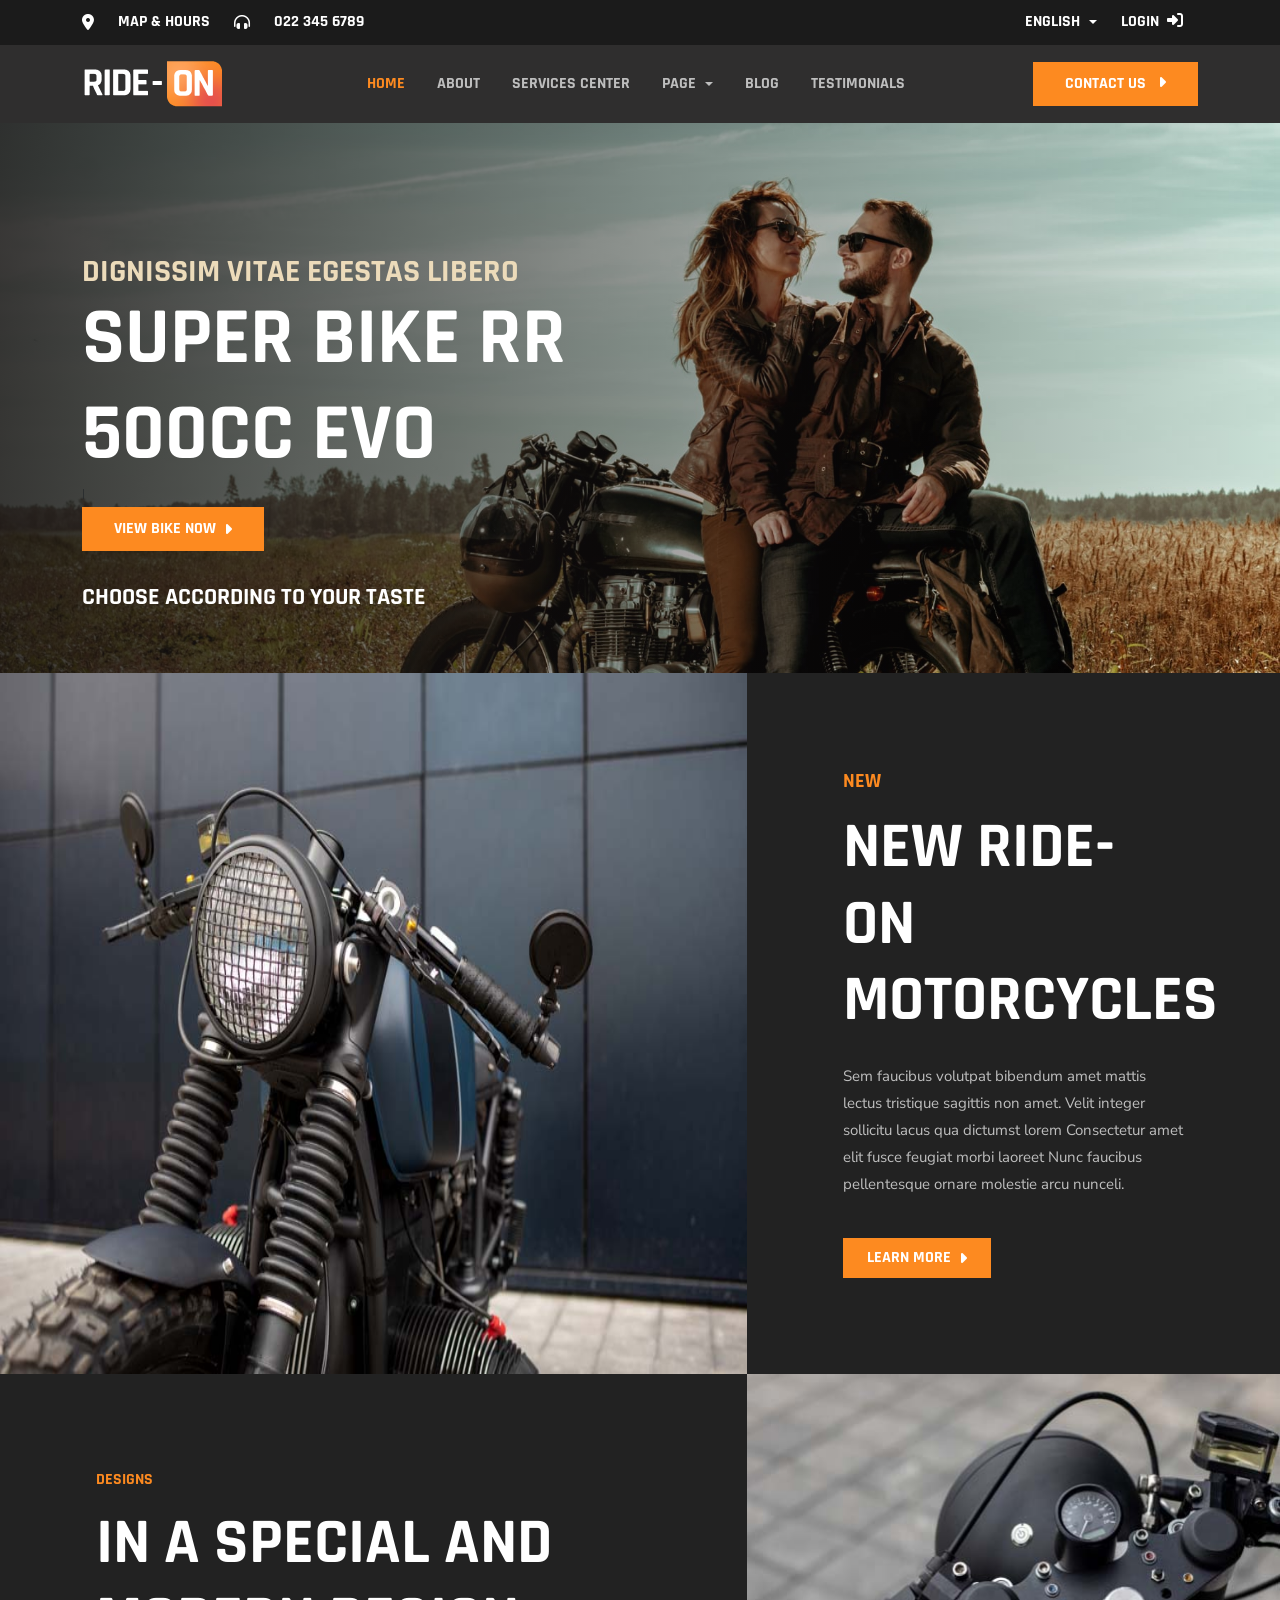
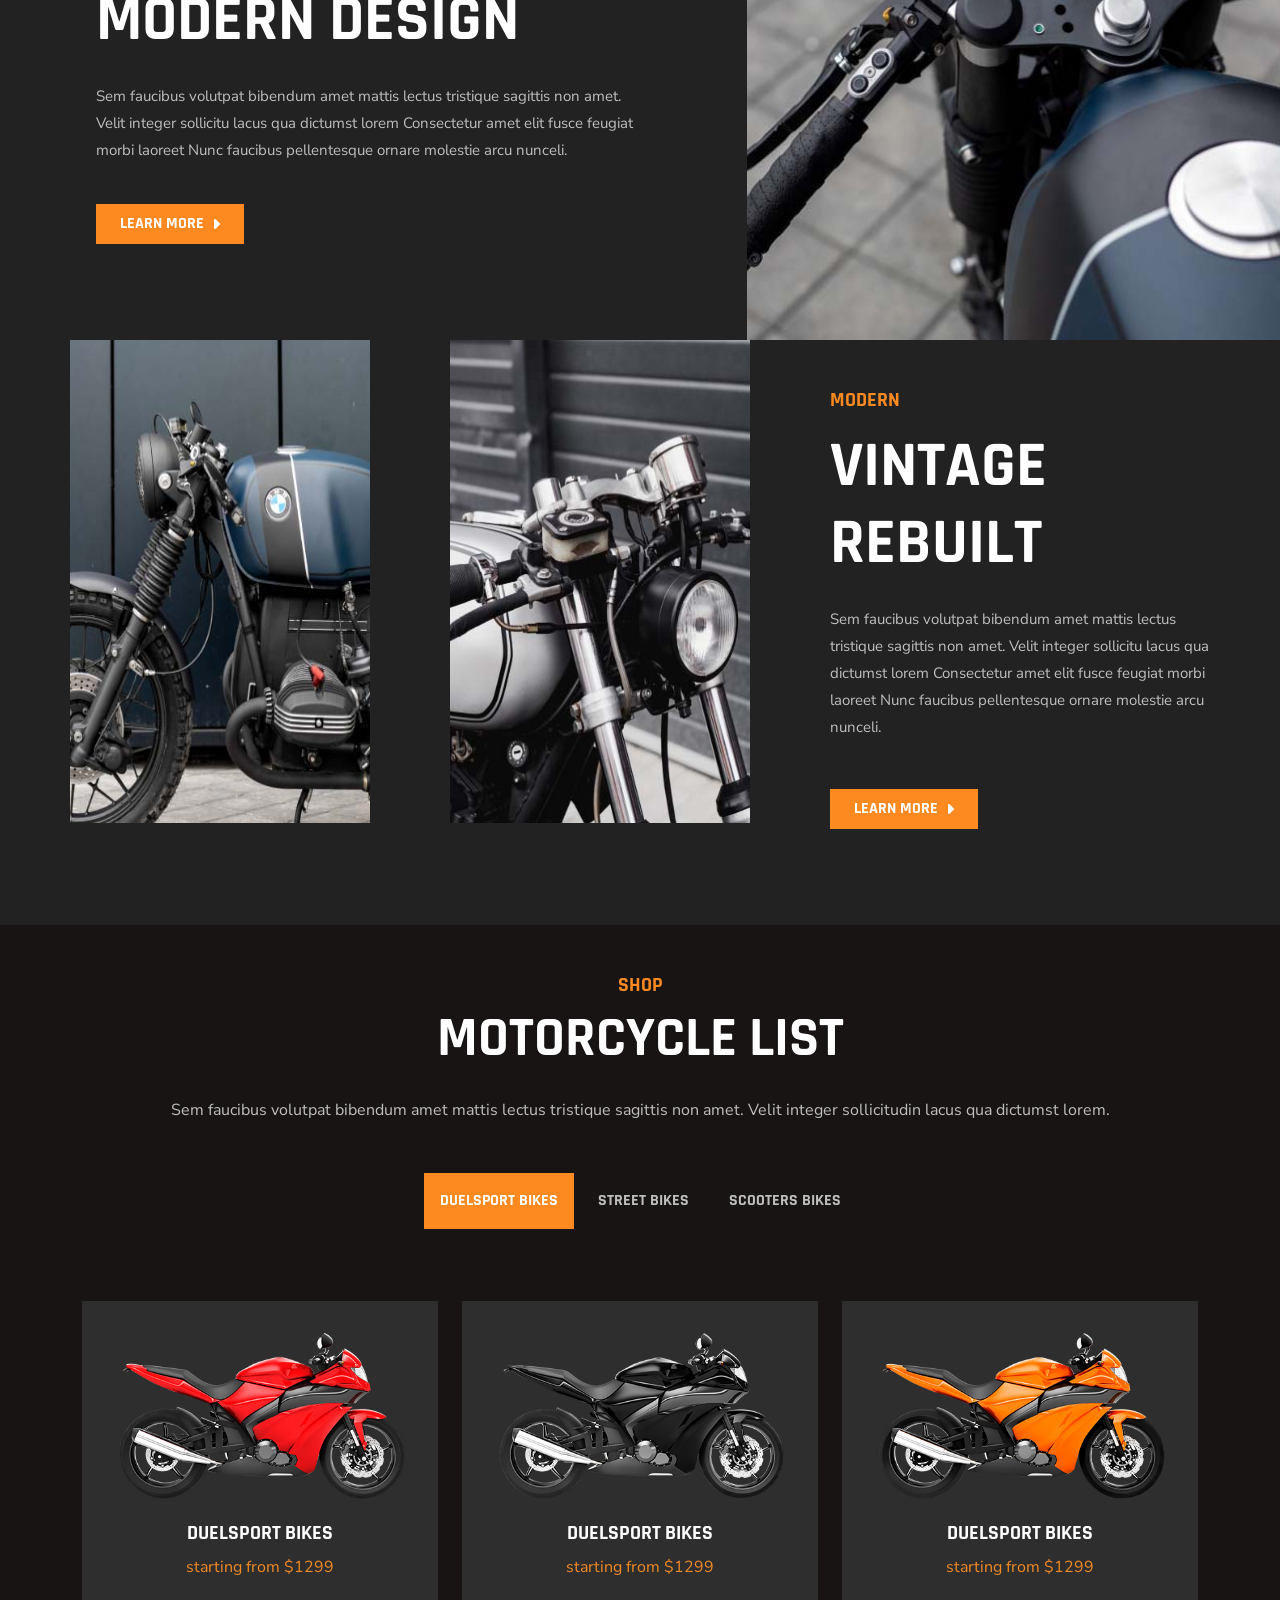
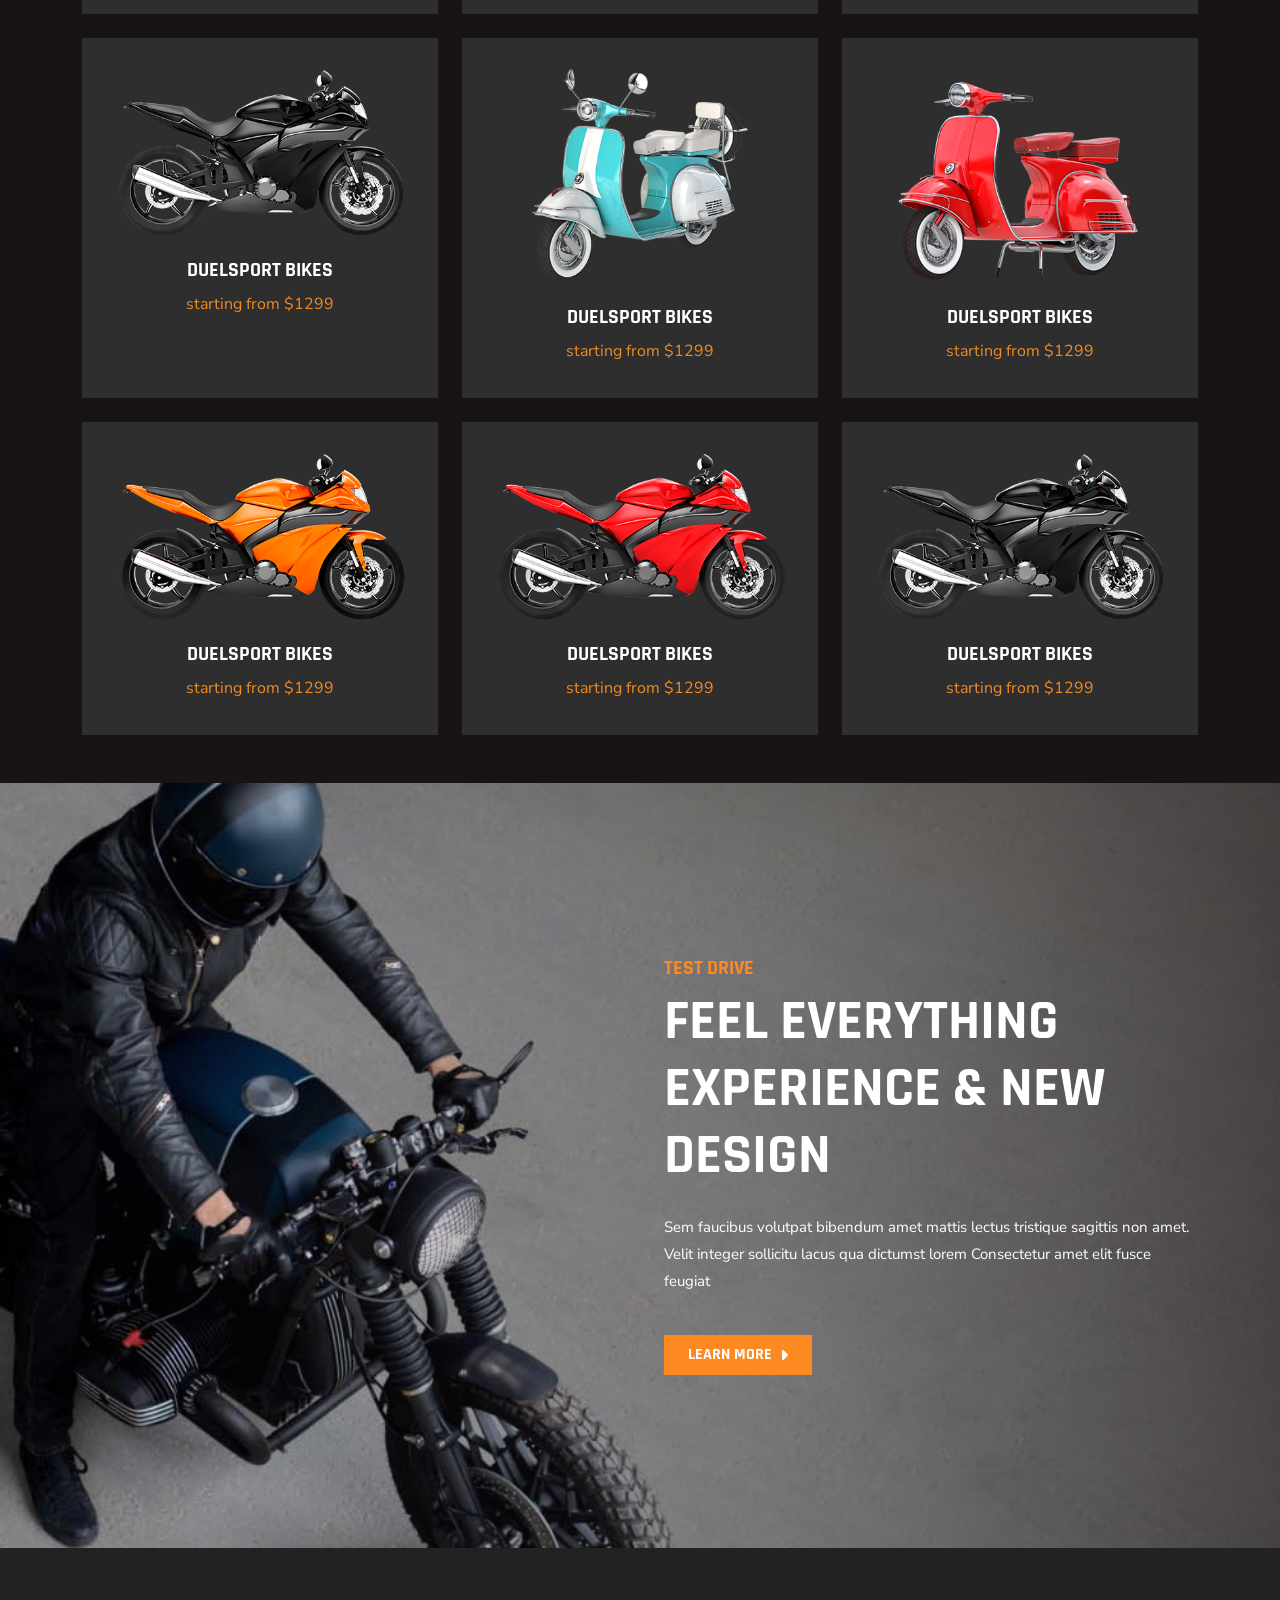
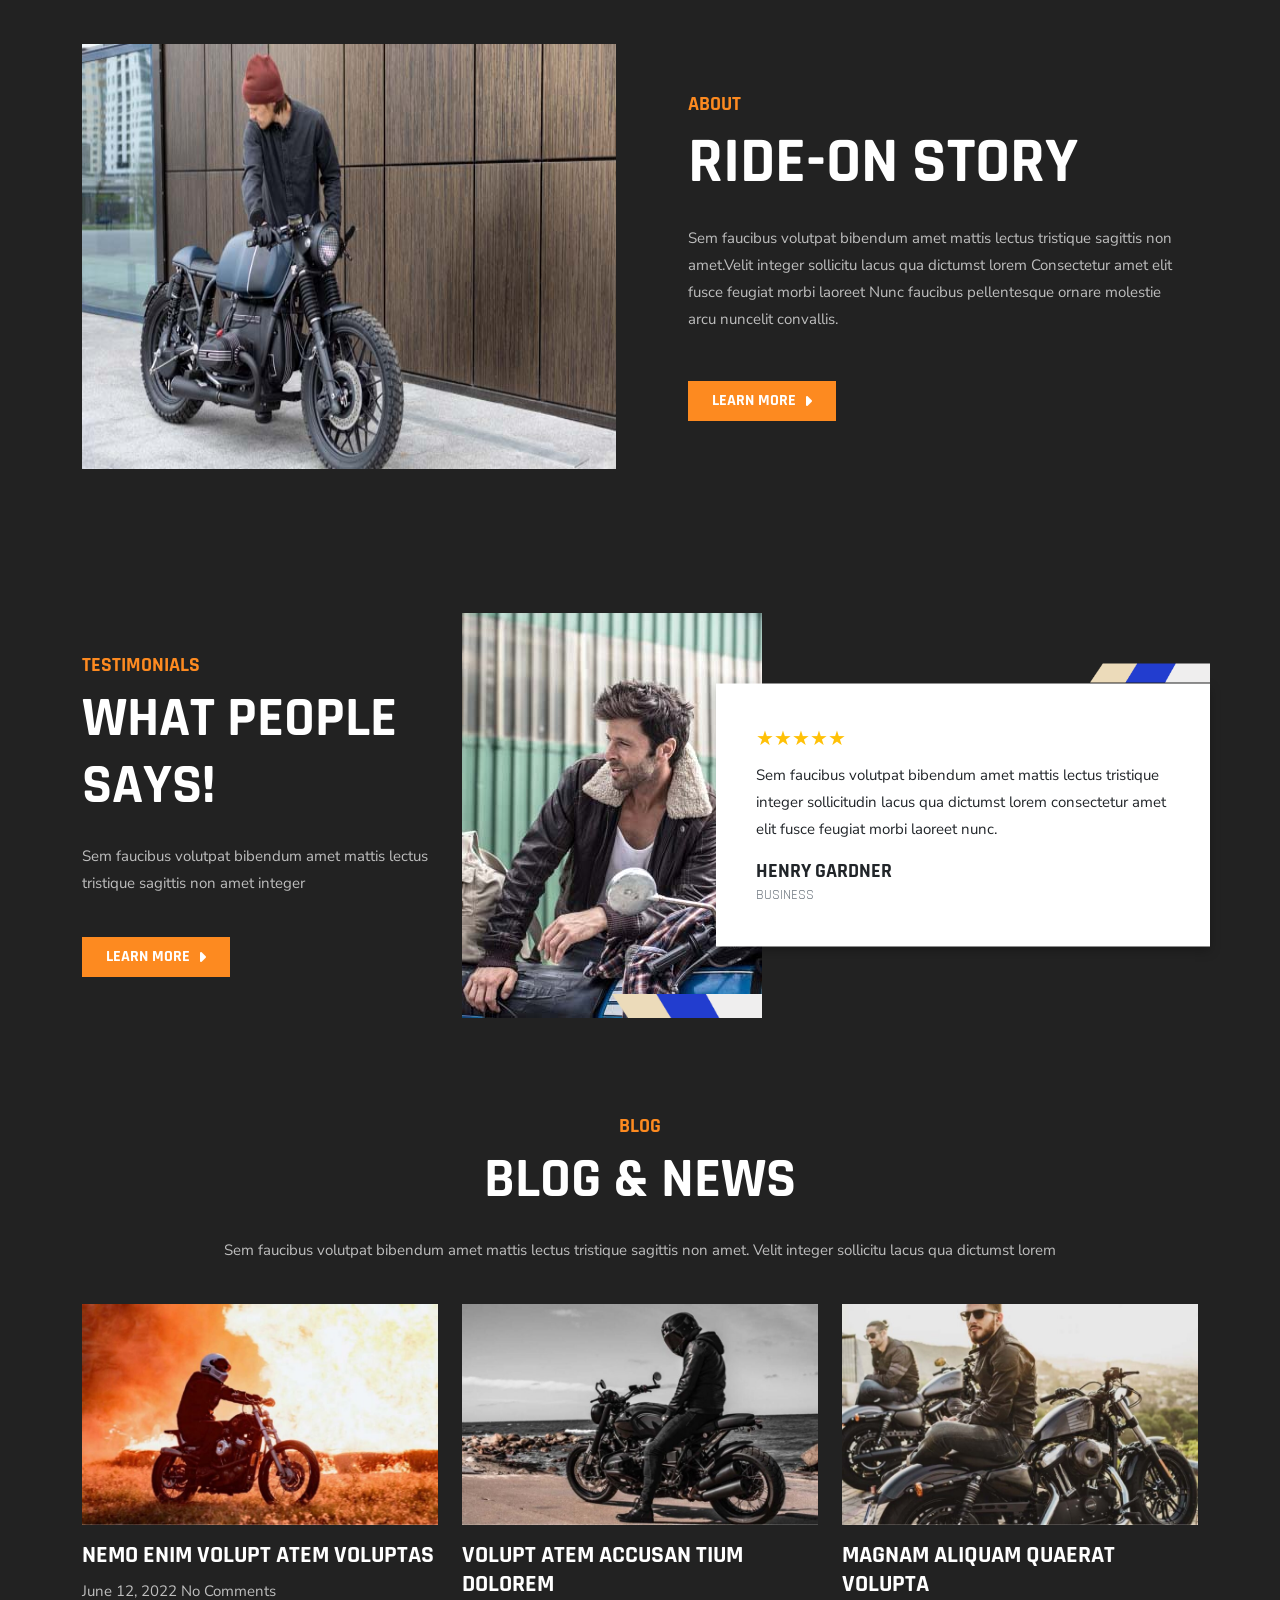
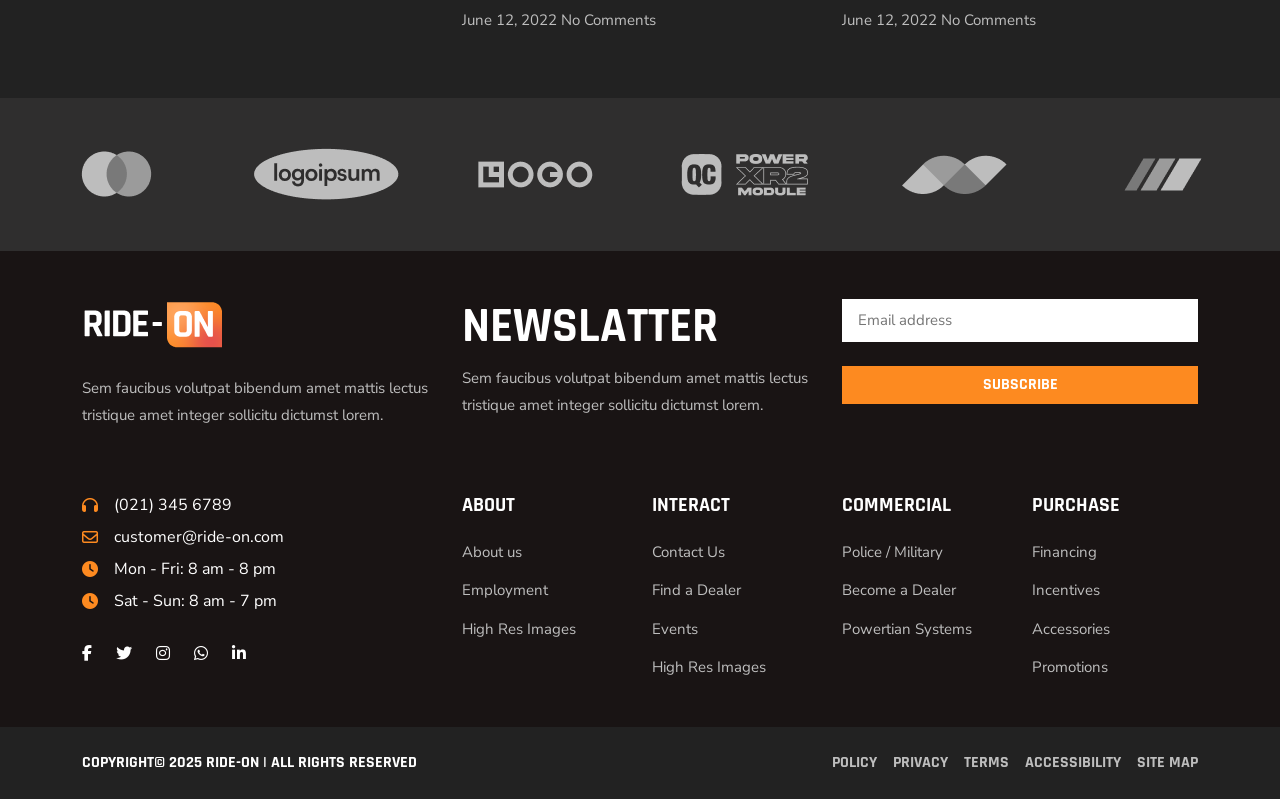
==== commit a044db32: "update" ====
--- a/index.html
+++ b/index.html
@@ -642,7 +642,7 @@
         <!-- Left Column -->
         <div class="col-md-5 text-md-start text-center">
           <h1 class="text-white text-uppercase fs-6 fw-bold mb-0">
-            Copyright© 2022 Ride-ON | ALL RIGHTS RESERVED
+            Copyright© 2025 Ride-ON | ALL RIGHTS RESERVED
           </h1>
         </div>
 
--- a/style.css
+++ b/style.css
@@ -122,7 +122,6 @@
 .navbar-toggler[aria-expanded="true"] .close-icon {
   display: inline-block;
 }
-
 
 .navbar-nav .nav-link {
   color: #bebebe !important;
@@ -367,10 +366,10 @@
   #about-main .container,
   #services .container,
   #mission .container,
-  #motorcylelist-main .container, 
+  #motorcylelist-main .container,
   #blog-main .container,
   #servicecenter-main .container,
-  #services-cards .container, 
+  #services-cards .container,
   #shedule-services .container,
   #testimonial-main .container {
     max-width: 100% !important;
@@ -403,7 +402,7 @@
 
 /* ===== RESPONSIVE STYLES ===== */
 @media (max-width: 991px) {
-  
+
   .navbar-nav {
     background-color: #2f2e2e;
   }
